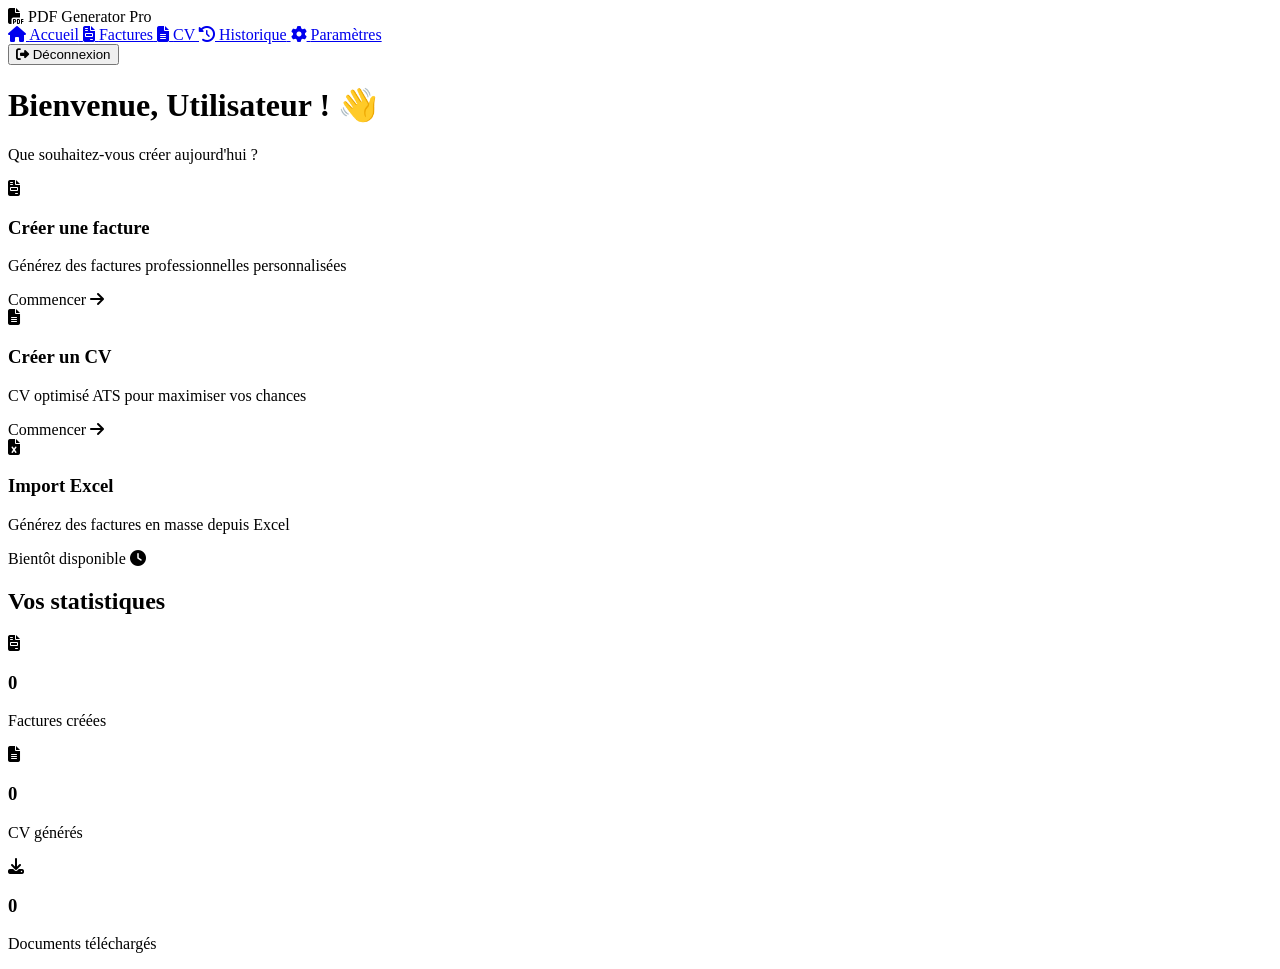
==== dashboard.html @ da652716 "Add files via upload" ====
<!DOCTYPE html>
<html lang="fr">

<head>
    <meta charset="UTF-8">
    <meta name="viewport" content="width=device-width, initial-scale=1.0">
    <title>Dashboard - PDF Generator Pro</title>
    <link rel="stylesheet" href="assets/css/main.css">
    <link rel="stylesheet" href="assets/css/dashboard.css">
    <link rel="stylesheet" href="https://cdnjs.cloudflare.com/ajax/libs/font-awesome/6.4.0/css/all.min.css">
</head>

<body>
    <div class="dashboard-container">
        <!-- Sidebar -->
        <aside class="sidebar">
            <div class="sidebar-header">
                <i class="fas fa-file-pdf"></i>
                <span>PDF Generator Pro</span>
            </div>

            <nav class="sidebar-nav">
                <a href="dashboard.html" class="nav-item active">
                    <i class="fas fa-home"></i>
                    <span>Accueil</span>
                </a>
                <a href="invoice/index.html" class="nav-item">
                    <i class="fas fa-file-invoice"></i>
                    <span>Factures</span>
                </a>
                <a href="cv/index.html" class="nav-item">
                    <i class="fas fa-file-alt"></i>
                    <span>CV</span>
                </a>
                <a href="#" class="nav-item">
                    <i class="fas fa-history"></i>
                    <span>Historique</span>
                </a>
                <a href="#" class="nav-item">
                    <i class="fas fa-cog"></i>
                    <span>Paramètres</span>
                </a>
            </nav>

            <div class="sidebar-footer">
                <button class="btn-logout" onclick="logout()">
                    <i class="fas fa-sign-out-alt"></i>
                    <span>Déconnexion</span>
                </button>
            </div>
        </aside>

        <!-- Main Content -->
        <main class="main-content">
            <header class="dashboard-header">
                <div>
                    <h1>Bienvenue, <span id="user-name">Utilisateur</span> ! 👋</h1>
                    <p>Que souhaitez-vous créer aujourd'hui ?</p>
                </div>
            </header>

            <div class="dashboard-grid">
                <div class="dashboard-card card-invoice" onclick="window.location.href='invoice/index.html'">
                    <div class="card-icon">
                        <i class="fas fa-file-invoice"></i>
                    </div>
                    <h3>Créer une facture</h3>
                    <p>Générez des factures professionnelles personnalisées</p>
                    <div class="card-footer">
                        <span class="card-link">Commencer <i class="fas fa-arrow-right"></i></span>
                    </div>
                </div>

                <div class="dashboard-card card-cv" onclick="window.location.href='cv/index.html'">
                    <div class="card-icon">
                        <i class="fas fa-file-alt"></i>
                    </div>
                    <h3>Créer un CV</h3>
                    <p>CV optimisé ATS pour maximiser vos chances</p>
                    <div class="card-footer">
                        <span class="card-link">Commencer <i class="fas fa-arrow-right"></i></span>
                    </div>
                </div>

                <div class="dashboard-card card-excel">
                    <div class="card-icon">
                        <i class="fas fa-file-excel"></i>
                    </div>
                    <h3>Import Excel</h3>
                    <p>Générez des factures en masse depuis Excel</p>
                    <div class="card-footer">
                        <span class="card-link">Bientôt disponible <i class="fas fa-clock"></i></span>
                    </div>
                </div>
            </div>

            <div class="stats-section">
                <h2>Vos statistiques</h2>
                <div class="stats-grid">
                    <div class="stat-card">
                        <i class="fas fa-file-invoice"></i>
                        <h3>0</h3>
                        <p>Factures créées</p>
                    </div>
                    <div class="stat-card">
                        <i class="fas fa-file-alt"></i>
                        <h3>0</h3>
                        <p>CV générés</p>
                    </div>
                    <div class="stat-card">
                        <i class="fas fa-download"></i>
                        <h3>0</h3>
                        <p>Documents téléchargés</p>
                    </div>
                </div>
            </div>
        </main>
    </div>

    <script src="assets/js/dashboard.js"></script>
</body>

</html>
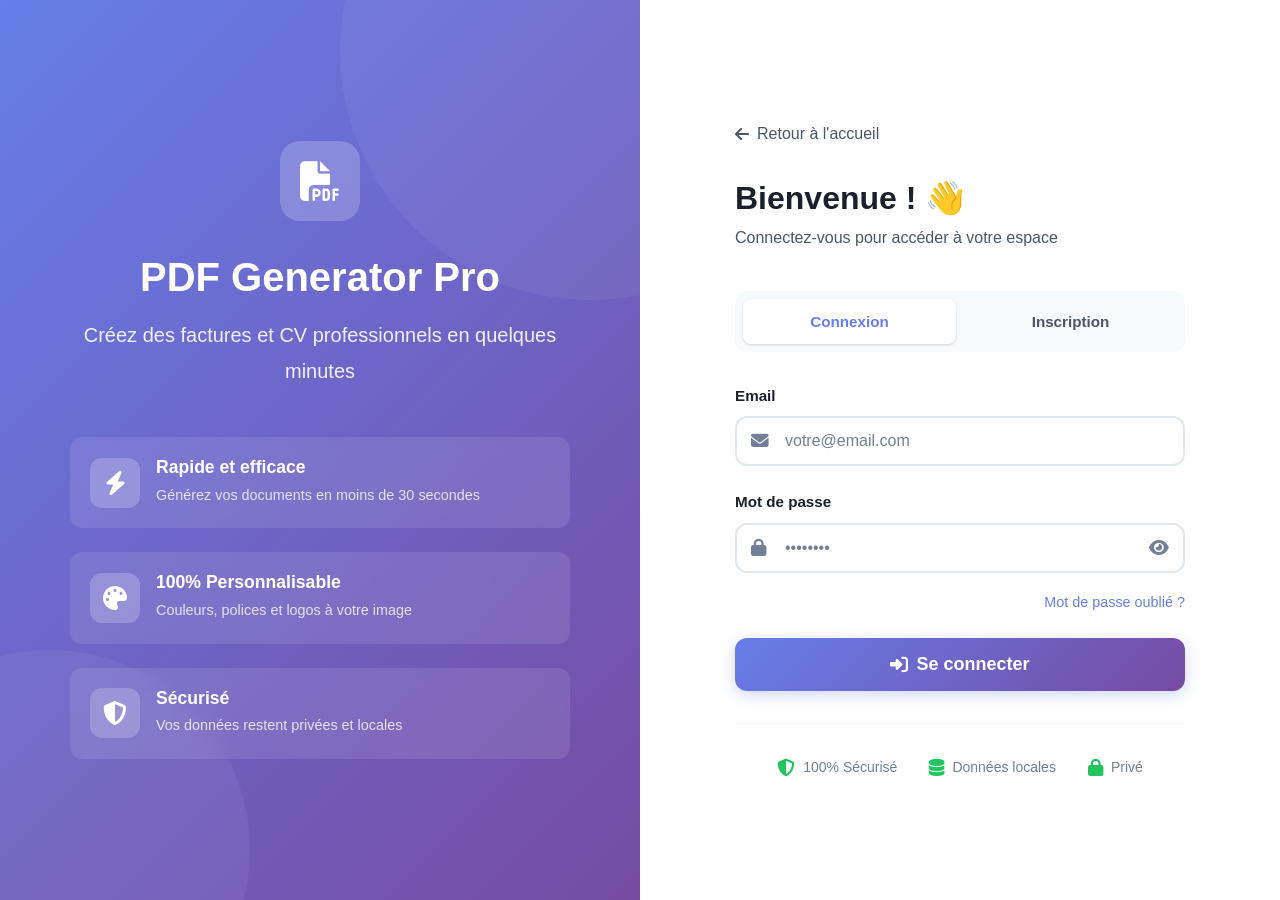
==== commit 06b1b780: ". ." ====
--- a/dashboard.html
+++ b/dashboard.html
@@ -1,6 +1,5 @@
 <!DOCTYPE html>
 <html lang="fr">
-
 <head>
     <meta charset="UTF-8">
     <meta name="viewport" content="width=device-width, initial-scale=1.0">
@@ -9,7 +8,6 @@
     <link rel="stylesheet" href="assets/css/dashboard.css">
     <link rel="stylesheet" href="https://cdnjs.cloudflare.com/ajax/libs/font-awesome/6.4.0/css/all.min.css">
 </head>
-
 <body>
     <div class="dashboard-container">
         <!-- Sidebar -->
@@ -24,7 +22,7 @@
                     <i class="fas fa-home"></i>
                     <span>Accueil</span>
                 </a>
-                <a href="invoice/index.html" class="nav-item">
+                <a href="facture/index.html" class="nav-item">
                     <i class="fas fa-file-invoice"></i>
                     <span>Factures</span>
                 </a>
@@ -60,7 +58,7 @@
             </header>
 
             <div class="dashboard-grid">
-                <div class="dashboard-card card-invoice" onclick="window.location.href='invoice/index.html'">
+                <div class="dashboard-card card-invoice" onclick="window.location.href='facture/index.html'">
                     <div class="card-icon">
                         <i class="fas fa-file-invoice"></i>
                     </div>
@@ -99,17 +97,17 @@
                 <div class="stats-grid">
                     <div class="stat-card">
                         <i class="fas fa-file-invoice"></i>
-                        <h3>0</h3>
+                        <h3 id="stat-invoices">0</h3>
                         <p>Factures créées</p>
                     </div>
                     <div class="stat-card">
                         <i class="fas fa-file-alt"></i>
-                        <h3>0</h3>
+                        <h3 id="stat-cvs">0</h3>
                         <p>CV générés</p>
                     </div>
                     <div class="stat-card">
                         <i class="fas fa-download"></i>
-                        <h3>0</h3>
+                        <h3 id="stat-downloads">0</h3>
                         <p>Documents téléchargés</p>
                     </div>
                 </div>
@@ -119,5 +117,4 @@
 
     <script src="assets/js/dashboard.js"></script>
 </body>
-
 </html>
--- a/assets/css/main.css
+++ b/assets/css/main.css
@@ -0,0 +1,529 @@
+/* ========================================
+   RESET & VARIABLES GLOBALES
+   ======================================== */
+
+* {
+    margin: 0;
+    padding: 0;
+    box-sizing: border-box;
+}
+
+:root {
+    /* Couleurs principales */
+    --primary: #667eea;
+    --primary-dark: #5568d3;
+    --primary-light: #818cf8;
+    
+    --secondary: #f093fb;
+    --accent: #22c55e;
+    --warning: #fbbf24;
+    --danger: #ef4444;
+    
+    /* Textes */
+    --text-primary: #1a202c;
+    --text-secondary: #4a5568;
+    --text-light: #718096;
+    --text-white: #ffffff;
+    
+    /* Backgrounds */
+    --bg-primary: #ffffff;
+    --bg-secondary: #f7fafc;
+    --bg-tertiary: #edf2f7;
+    --bg-dark: #1a202c;
+    
+    /* Borders */
+    --border-color: #e2e8f0;
+    --border-light: #f0f4f8;
+    
+    /* Gradients */
+    --gradient-primary: linear-gradient(135deg, #667eea 0%, #764ba2 100%);
+    --gradient-secondary: linear-gradient(135deg, #f093fb 0%, #f5576c 100%);
+    --gradient-success: linear-gradient(135deg, #4ade80 0%, #22c55e 100%);
+    --gradient-warning: linear-gradient(135deg, #fbbf24 0%, #f59e0b 100%);
+    
+    /* Shadows */
+    --shadow-xs: 0 1px 2px 0 rgba(0, 0, 0, 0.05);
+    --shadow-sm: 0 1px 3px 0 rgba(0, 0, 0, 0.1), 0 1px 2px 0 rgba(0, 0, 0, 0.06);
+    --shadow-md: 0 4px 6px -1px rgba(0, 0, 0, 0.1), 0 2px 4px -1px rgba(0, 0, 0, 0.06);
+    --shadow-lg: 0 10px 15px -3px rgba(0, 0, 0, 0.1), 0 4px 6px -2px rgba(0, 0, 0, 0.05);
+    --shadow-xl: 0 20px 25px -5px rgba(0, 0, 0, 0.1), 0 10px 10px -5px rgba(0, 0, 0, 0.04);
+    --shadow-2xl: 0 25px 50px -12px rgba(0, 0, 0, 0.25);
+    
+    /* Border radius */
+    --radius-sm: 0.375rem;
+    --radius-md: 0.5rem;
+    --radius-lg: 0.75rem;
+    --radius-xl: 1rem;
+    --radius-2xl: 1.5rem;
+    --radius-full: 9999px;
+    
+    /* Spacing */
+    --space-xs: 0.25rem;
+    --space-sm: 0.5rem;
+    --space-md: 1rem;
+    --space-lg: 1.5rem;
+    --space-xl: 2rem;
+    --space-2xl: 3rem;
+    --space-3xl: 4rem;
+    
+    /* Transitions */
+    --transition-fast: 150ms cubic-bezier(0.4, 0, 0.2, 1);
+    --transition-base: 300ms cubic-bezier(0.4, 0, 0.2, 1);
+    --transition-slow: 500ms cubic-bezier(0.4, 0, 0.2, 1);
+}
+
+/* ========================================
+   BASE STYLES
+   ======================================== */
+
+html {
+    scroll-behavior: smooth;
+    font-size: 16px;
+}
+
+body {
+    font-family: 'Inter', -apple-system, BlinkMacSystemFont, 'Segoe UI', Roboto, 
+                 'Helvetica Neue', Arial, sans-serif;
+    color: var(--text-primary);
+    background: var(--bg-primary);
+    line-height: 1.6;
+    overflow-x: hidden;
+    -webkit-font-smoothing: antialiased;
+    -moz-osx-font-smoothing: grayscale;
+}
+
+/* ========================================
+   TYPOGRAPHY
+   ======================================== */
+
+h1, h2, h3, h4, h5, h6 {
+    font-weight: 700;
+    line-height: 1.2;
+    color: var(--text-primary);
+    margin-bottom: var(--space-md);
+}
+
+h1 { font-size: 3rem; }
+h2 { font-size: 2.5rem; }
+h3 { font-size: 2rem; }
+h4 { font-size: 1.5rem; }
+h5 { font-size: 1.25rem; }
+h6 { font-size: 1rem; }
+
+p {
+    margin-bottom: var(--space-md);
+    color: var(--text-secondary);
+}
+
+a {
+    text-decoration: none;
+    color: inherit;
+    transition: var(--transition-base);
+}
+
+strong {
+    font-weight: 600;
+}
+
+/* ========================================
+   LAYOUT UTILITIES
+   ======================================== */
+
+.container {
+    width: 100%;
+    max-width: 1200px;
+    margin: 0 auto;
+    padding: 0 var(--space-lg);
+}
+
+.container-fluid {
+    width: 100%;
+    padding: 0 var(--space-lg);
+}
+
+/* ========================================
+   BUTTONS
+   ======================================== */
+
+.btn {
+    display: inline-flex;
+    align-items: center;
+    justify-content: center;
+    gap: 0.5rem;
+    padding: 0.75rem 1.5rem;
+    font-weight: 600;
+    font-size: 1rem;
+    border-radius: var(--radius-lg);
+    border: none;
+    cursor: pointer;
+    transition: all var(--transition-base);
+    text-align: center;
+    white-space: nowrap;
+    outline: none;
+}
+
+.btn-primary {
+    background: var(--gradient-primary);
+    color: var(--text-white);
+    box-shadow: 0 4px 15px rgba(102, 126, 234, 0.3);
+}
+
+.btn-primary:hover {
+    transform: translateY(-2px);
+    box-shadow: 0 8px 25px rgba(102, 126, 234, 0.4);
+}
+
+.btn-secondary {
+    background: var(--bg-primary);
+    color: var(--primary);
+    border: 2px solid var(--border-color);
+}
+
+.btn-secondary:hover {
+    background: var(--bg-secondary);
+    border-color: var(--primary);
+}
+
+.btn-outline {
+    background: transparent;
+    color: var(--primary);
+    border: 2px solid var(--primary);
+}
+
+.btn-outline:hover {
+    background: var(--primary);
+    color: var(--text-white);
+}
+
+.btn-success {
+    background: var(--gradient-success);
+    color: var(--text-white);
+    box-shadow: 0 4px 15px rgba(34, 197, 94, 0.3);
+}
+
+.btn-success:hover {
+    transform: translateY(-2px);
+    box-shadow: 0 8px 25px rgba(34, 197, 94, 0.4);
+}
+
+.btn-danger {
+    background: var(--danger);
+    color: var(--text-white);
+}
+
+.btn-danger:hover {
+    background: #dc2626;
+}
+
+.btn-sm {
+    padding: 0.5rem 1rem;
+    font-size: 0.875rem;
+}
+
+.btn-lg {
+    padding: 1rem 2rem;
+    font-size: 1.125rem;
+}
+
+.btn-xl {
+    padding: 1.25rem 2.5rem;
+    font-size: 1.25rem;
+}
+
+.btn-block {
+    width: 100%;
+}
+
+.btn:disabled {
+    opacity: 0.6;
+    cursor: not-allowed;
+}
+
+/* ========================================
+   FORM ELEMENTS
+   ======================================== */
+
+.form-group {
+    margin-bottom: var(--space-lg);
+}
+
+.form-label {
+    display: block;
+    margin-bottom: 0.5rem;
+    font-weight: 600;
+    color: var(--text-primary);
+    font-size: 0.95rem;
+}
+
+.form-input,
+.form-select,
+.form-textarea {
+    width: 100%;
+    padding: 0.875rem 1rem;
+    font-size: 1rem;
+    font-family: inherit;
+    color: var(--text-primary);
+    background: var(--bg-primary);
+    border: 2px solid var(--border-color);
+    border-radius: var(--radius-lg);
+    transition: all var(--transition-base);
+    outline: none;
+}
+
+.form-input:focus,
+.form-select:focus,
+.form-textarea:focus {
+    border-color: var(--primary);
+    box-shadow: 0 0 0 3px rgba(102, 126, 234, 0.1);
+}
+
+.form-input::placeholder {
+    color: var(--text-light);
+}
+
+.form-textarea {
+    resize: vertical;
+    min-height: 120px;
+}
+
+.form-error {
+    display: block;
+    margin-top: 0.5rem;
+    color: var(--danger);
+    font-size: 0.875rem;
+}
+
+.form-input.error,
+.form-select.error,
+.form-textarea.error {
+    border-color: var(--danger);
+}
+
+/* ========================================
+   CARDS
+   ======================================== */
+
+.card {
+    background: var(--bg-primary);
+    border-radius: var(--radius-xl);
+    padding: var(--space-xl);
+    box-shadow: var(--shadow-md);
+    transition: all var(--transition-base);
+}
+
+.card:hover {
+    box-shadow: var(--shadow-xl);
+}
+
+.card-header {
+    margin-bottom: var(--space-lg);
+    padding-bottom: var(--space-lg);
+    border-bottom: 2px solid var(--border-light);
+}
+
+.card-title {
+    font-size: 1.5rem;
+    font-weight: 700;
+    color: var(--text-primary);
+    margin-bottom: 0.5rem;
+}
+
+.card-description {
+    color: var(--text-secondary);
+    font-size: 0.95rem;
+}
+
+.card-body {
+    margin-bottom: var(--space-lg);
+}
+
+.card-footer {
+    padding-top: var(--space-lg);
+    border-top: 2px solid var(--border-light);
+}
+
+/* ========================================
+   BADGES
+   ======================================== */
+
+.badge {
+    display: inline-flex;
+    align-items: center;
+    gap: 0.5rem;
+    padding: 0.375rem 0.875rem;
+    font-size: 0.875rem;
+    font-weight: 600;
+    border-radius: var(--radius-full);
+    white-space: nowrap;
+}
+
+.badge-primary {
+    background: rgba(102, 126, 234, 0.1);
+    color: var(--primary);
+    border: 1px solid rgba(102, 126, 234, 0.2);
+}
+
+.badge-success {
+    background: rgba(34, 197, 94, 0.1);
+    color: var(--accent);
+    border: 1px solid rgba(34, 197, 94, 0.2);
+}
+
+.badge-warning {
+    background: rgba(251, 191, 36, 0.1);
+    color: var(--warning);
+    border: 1px solid rgba(251, 191, 36, 0.2);
+}
+
+.badge-danger {
+    background: rgba(239, 68, 68, 0.1);
+    color: var(--danger);
+    border: 1px solid rgba(239, 68, 68, 0.2);
+}
+
+/* ========================================
+   UTILITIES
+   ======================================== */
+
+.text-center { text-align: center; }
+.text-left { text-align: left; }
+.text-right { text-align: right; }
+
+.text-primary { color: var(--text-primary); }
+.text-secondary { color: var(--text-secondary); }
+.text-light { color: var(--text-light); }
+.text-white { color: var(--text-white); }
+
+.bg-primary { background: var(--bg-primary); }
+.bg-secondary { background: var(--bg-secondary); }
+.bg-dark { background: var(--bg-dark); }
+
+.gradient-text {
+    background: var(--gradient-primary);
+    -webkit-background-clip: text;
+    -webkit-text-fill-color: transparent;
+    background-clip: text;
+}
+
+.d-flex { display: flex; }
+.d-block { display: block; }
+.d-inline-block { display: inline-block; }
+.d-none { display: none; }
+
+.flex-column { flex-direction: column; }
+.flex-wrap { flex-wrap: wrap; }
+.align-center { align-items: center; }
+.justify-center { justify-content: center; }
+.justify-between { justify-content: space-between; }
+
+.gap-sm { gap: var(--space-sm); }
+.gap-md { gap: var(--space-md); }
+.gap-lg { gap: var(--space-lg); }
+
+.m-0 { margin: 0; }
+.mt-1 { margin-top: var(--space-sm); }
+.mt-2 { margin-top: var(--space-md); }
+.mt-3 { margin-top: var(--space-lg); }
+.mb-1 { margin-bottom: var(--space-sm); }
+.mb-2 { margin-bottom: var(--space-md); }
+.mb-3 { margin-bottom: var(--space-lg); }
+
+.p-0 { padding: 0; }
+.p-1 { padding: var(--space-sm); }
+.p-2 { padding: var(--space-md); }
+.p-3 { padding: var(--space-lg); }
+
+/* ========================================
+   ANIMATIONS
+   ======================================== */
+
+@keyframes fadeIn {
+    from { opacity: 0; }
+    to { opacity: 1; }
+}
+
+@keyframes fadeInUp {
+    from {
+        opacity: 0;
+        transform: translateY(30px);
+    }
+    to {
+        opacity: 1;
+        transform: translateY(0);
+    }
+}
+
+@keyframes fadeInDown {
+    from {
+        opacity: 0;
+        transform: translateY(-30px);
+    }
+    to {
+        opacity: 1;
+        transform: translateY(0);
+    }
+}
+
+@keyframes slideInLeft {
+    from {
+        opacity: 0;
+        transform: translateX(-50px);
+    }
+    to {
+        opacity: 1;
+        transform: translateX(0);
+    }
+}
+
+@keyframes slideInRight {
+    from {
+        opacity: 0;
+        transform: translateX(50px);
+    }
+    to {
+        opacity: 1;
+        transform: translateX(0);
+    }
+}
+
+@keyframes pulse {
+    0%, 100% { transform: scale(1); }
+    50% { transform: scale(1.05); }
+}
+
+@keyframes spin {
+    from { transform: rotate(0deg); }
+    to { transform: rotate(360deg); }
+}
+
+.fade-in { animation: fadeIn 0.5s ease-out; }
+.fade-in-up { animation: fadeInUp 0.6s ease-out; }
+.slide-in-left { animation: slideInLeft 0.6s ease-out; }
+.slide-in-right { animation: slideInRight 0.6s ease-out; }
+
+/* ========================================
+   RESPONSIVE
+   ======================================== */
+
+@media (max-width: 1024px) {
+    h1 { font-size: 2.5rem; }
+    h2 { font-size: 2rem; }
+    h3 { font-size: 1.75rem; }
+}
+
+@media (max-width: 768px) {
+    h1 { font-size: 2rem; }
+    h2 { font-size: 1.75rem; }
+    h3 { font-size: 1.5rem; }
+    
+    .container {
+        padding: 0 var(--space-md);
+    }
+}
+
+@media (max-width: 480px) {
+    html { font-size: 14px; }
+    
+    h1 { font-size: 1.75rem; }
+    h2 { font-size: 1.5rem; }
+}
--- a/assets/css/dashboard.css
+++ b/assets/css/dashboard.css
@@ -0,0 +1,357 @@
+/* ========================================
+   DASHBOARD LAYOUT
+   ======================================== */
+
+.dashboard-container {
+    display: grid;
+    grid-template-columns: 280px 1fr;
+    min-height: 100vh;
+    background: var(--light);
+}
+
+/* ========================================
+   SIDEBAR
+   ======================================== */
+
+.sidebar {
+    background: var(--white);
+    box-shadow: var(--shadow-md);
+    display: flex;
+    flex-direction: column;
+    position: fixed;
+    left: 0;
+    top: 0;
+    bottom: 0;
+    width: 280px;
+    z-index: 100;
+}
+
+.sidebar-header {
+    padding: 2rem 1.5rem;
+    border-bottom: 1px solid var(--gray-light);
+    display: flex;
+    align-items: center;
+    gap: 0.75rem;
+    font-size: 1.5rem;
+    font-weight: 700;
+    color: var(--primary);
+}
+
+.sidebar-header i {
+    font-size: 2rem;
+}
+
+.sidebar-nav {
+    flex: 1;
+    padding: 1.5rem 0;
+    overflow-y: auto;
+}
+
+.nav-item {
+    display: flex;
+    align-items: center;
+    gap: 1rem;
+    padding: 1rem 1.5rem;
+    color: var(--gray);
+    font-weight: 500;
+    transition: var(--transition);
+    border-left: 3px solid transparent;
+}
+
+.nav-item:hover {
+    background: var(--light);
+    color: var(--primary);
+}
+
+.nav-item.active {
+    background: rgba(99, 102, 241, 0.1);
+    color: var(--primary);
+    border-left-color: var(--primary);
+}
+
+.nav-item i {
+    font-size: 1.25rem;
+    width: 24px;
+}
+
+.sidebar-footer {
+    padding: 1.5rem;
+    border-top: 1px solid var(--gray-light);
+}
+
+.btn-logout {
+    display: flex;
+    align-items: center;
+    gap: 0.75rem;
+    width: 100%;
+    padding: 0.75rem 1rem;
+    background: var(--light);
+    border: none;
+    border-radius: var(--radius-md);
+    color: var(--dark);
+    font-weight: 600;
+    cursor: pointer;
+    transition: var(--transition);
+}
+
+.btn-logout:hover {
+    background: #fee2e2;
+    color: #dc2626;
+}
+
+.btn-logout i {
+    font-size: 1.25rem;
+}
+
+/* ========================================
+   MAIN CONTENT
+   ======================================== */
+
+.main-content {
+    margin-left: 280px;
+    padding: 2rem;
+}
+
+.dashboard-header {
+    margin-bottom: 3rem;
+}
+
+.dashboard-header h1 {
+    font-size: 2rem;
+    color: var(--dark);
+    margin-bottom: 0.5rem;
+}
+
+.dashboard-header p {
+    color: var(--gray);
+    font-size: 1.1rem;
+}
+
+/* ========================================
+   DASHBOARD CARDS
+   ======================================== */
+
+.dashboard-grid {
+    display: grid;
+    grid-template-columns: repeat(auto-fit, minmax(320px, 1fr));
+    gap: 2rem;
+    margin-bottom: 3rem;
+}
+
+.dashboard-card {
+    background: var(--white);
+    padding: 2rem;
+    border-radius: var(--radius-xl);
+    box-shadow: var(--shadow);
+    cursor: pointer;
+    transition: var(--transition);
+    position: relative;
+    overflow: hidden;
+}
+
+.dashboard-card::before {
+    content: '';
+    position: absolute;
+    top: 0;
+    left: 0;
+    right: 0;
+    height: 4px;
+    background: var(--gradient-primary);
+    transform: scaleX(0);
+    transition: var(--transition);
+}
+
+.dashboard-card:hover {
+    transform: translateY(-10px);
+    box-shadow: var(--shadow-xl);
+}
+
+.dashboard-card:hover::before {
+    transform: scaleX(1);
+}
+
+.card-invoice::before {
+    background: var(--gradient-primary);
+}
+
+.card-cv::before {
+    background: var(--gradient-success);
+}
+
+.card-excel::before {
+    background: var(--gradient-secondary);
+}
+
+.card-icon {
+    width: 70px;
+    height: 70px;
+    border-radius: var(--radius-lg);
+    display: flex;
+    align-items: center;
+    justify-content: center;
+    margin-bottom: 1.5rem;
+    background: var(--gradient-primary);
+}
+
+.card-invoice .card-icon {
+    background: var(--gradient-primary);
+}
+
+.card-cv .card-icon {
+    background: var(--gradient-success);
+}
+
+.card-excel .card-icon {
+    background: var(--gradient-secondary);
+}
+
+.card-icon i {
+    font-size: 2rem;
+    color: var(--white);
+}
+
+.dashboard-card h3 {
+    color: var(--dark);
+    margin-bottom: 0.75rem;
+    font-size: 1.5rem;
+}
+
+.dashboard-card p {
+    color: var(--gray);
+    margin-bottom: 1.5rem;
+}
+
+.card-footer {
+    display: flex;
+    align-items: center;
+    justify-content: space-between;
+}
+
+.card-link {
+    color: var(--primary);
+    font-weight: 600;
+    display: flex;
+    align-items: center;
+    gap: 0.5rem;
+}
+
+.dashboard-card:hover .card-link i {
+    transform: translateX(5px);
+}
+
+.card-link i {
+    transition: var(--transition);
+}
+
+/* ========================================
+   STATS SECTION
+   ======================================== */
+
+.stats-section {
+    background: var(--white);
+    padding: 2rem;
+    border-radius: var(--radius-xl);
+    box-shadow: var(--shadow);
+}
+
+.stats-section h2 {
+    margin-bottom: 2rem;
+    color: var(--dark);
+}
+
+.stats-grid {
+    display: grid;
+    grid-template-columns: repeat(auto-fit, minmax(200px, 1fr));
+    gap: 2rem;
+}
+
+.stat-card {
+    text-align: center;
+    padding: 2rem;
+    background: var(--light);
+    border-radius: var(--radius-lg);
+    transition: var(--transition);
+}
+
+.stat-card:hover {
+    background: var(--gradient-primary);
+    color: var(--white);
+    transform: translateY(-5px);
+}
+
+.stat-card i {
+    font-size: 2.5rem;
+    color: var(--primary);
+    margin-bottom: 1rem;
+    transition: var(--transition);
+}
+
+.stat-card:hover i {
+    color: var(--white);
+}
+
+.stat-card h3 {
+    font-size: 2.5rem;
+    margin-bottom: 0.5rem;
+    transition: var(--transition);
+}
+
+.stat-card p {
+    color: var(--gray);
+    font-size: 0.9rem;
+    margin: 0;
+    transition: var(--transition);
+}
+
+.stat-card:hover p {
+    color: rgba(255, 255, 255, 0.9);
+}
+
+/* ========================================
+   RESPONSIVE
+   ======================================== */
+
+@media (max-width: 1024px) {
+    .dashboard-container {
+        grid-template-columns: 1fr;
+    }
+    
+    .sidebar {
+        transform: translateX(-100%);
+        transition: var(--transition);
+    }
+    
+    .sidebar.active {
+        transform: translateX(0);
+    }
+    
+    .main-content {
+        margin-left: 0;
+    }
+    
+    .mobile-menu-toggle {
+        display: block;
+        position: fixed;
+        top: 1rem;
+        left: 1rem;
+        z-index: 101;
+        background: var(--primary);
+        color: var(--white);
+        border: none;
+        width: 50px;
+        height: 50px;
+        border-radius: 50%;
+        cursor: pointer;
+        box-shadow: var(--shadow-lg);
+    }
+}
+
+@media (max-width: 768px) {
+    .dashboard-grid {
+        grid-template-columns: 1fr;
+    }
+    
+    .stats-grid {
+        grid-template-columns: 1fr;
+    }
+}
